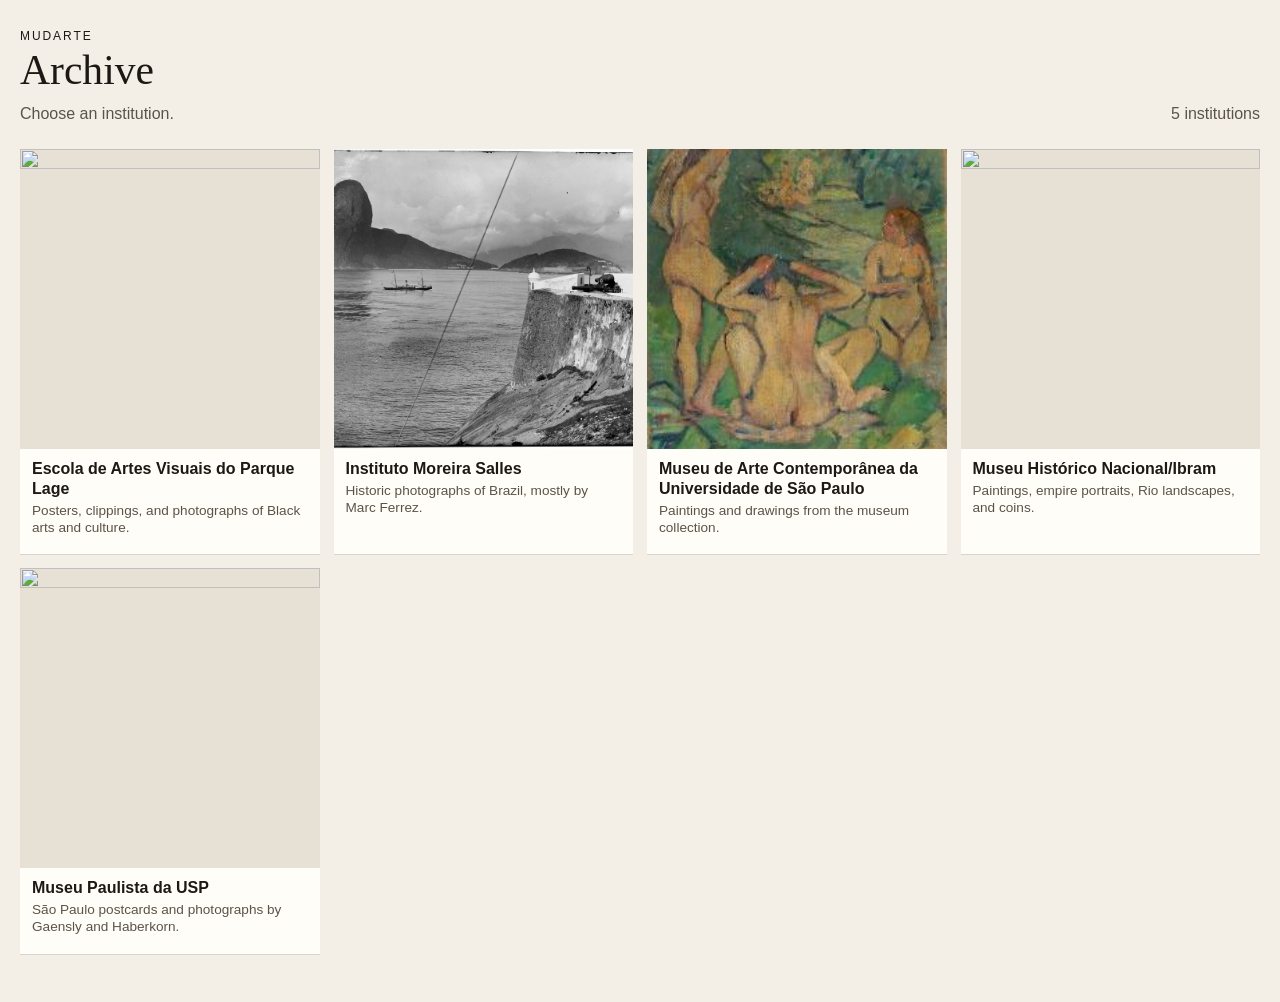
==== app/index.html @ 696fa2e6 "Group the collections so the archive opens by institution, and add a page for viewing and remixing o" ====
<!DOCTYPE html>
<html lang="en">
<head>
  <meta charset="utf-8">
  <meta name="viewport" content="width=device-width, initial-scale=1">
  <title>Mudarte</title>
  <link rel="stylesheet" href="styles.css">
</head>
<body>
  <div id="grid-view">
    <header class="top">
      <div class="heading-block">
        <button type="button" id="archive-back" class="back" hidden>Back</button>
        <div>
          <p class="mark">Mudarte</p>
          <h1 id="heading">Archive</h1>
          <p id="lede" class="lede">Choose an institution.</p>
        </div>
      </div>
      <p id="count" class="count"></p>
    </header>
    <main id="grid" class="grid"></main>
  </div>

  <section id="studio-view" hidden aria-labelledby="meta-name">
    <header class="studio-bar">
      <button type="button" id="back" class="back">Back</button>
      <div class="meta">
        <p id="meta-name" class="name"></p>
        <p id="meta-institution"></p>
        <p id="meta-license" class="license"></p>
      </div>
      <div class="bar-actions">
        <button type="button" id="hide" aria-pressed="false">Hide remix</button>
        <button type="button" id="download" class="primary" disabled>Download</button>
      </div>
    </header>
    <div id="stage" class="stage">
      <p id="loading" class="loading" hidden>Loading picture…</p>
      <div class="frame">
        <canvas id="base"></canvas>
        <canvas id="draw" aria-label="Drawing layer"></canvas>
      </div>
    </div>
    <footer class="tools">
      <div id="colors" class="colors" role="group" aria-label="Ink color"></div>
      <label class="size" for="size">Size <input id="size" type="range" min="2" max="48" value="8"></label>
      <button type="button" id="eraser" aria-pressed="false">Eraser</button>
      <button type="button" id="discard">Discard remix</button>
    </footer>
  </section>

  <p id="notice" class="notice" hidden></p>
  <script src="catalog.js"></script>
  <script src="app.js"></script>
</body>
</html>
---- app/styles.css ----
:root {
  color: #1c1915;
  background: #f3efe6;
  font-family: "Segoe UI", sans-serif;
  line-height: 1.4;
}

* { box-sizing: border-box; }

html, body { margin: 0; }

button, input { font: inherit; color: inherit; }

button {
  background: #fffdf8;
  border: 1px solid #d9d0c3;
  padding: 8px 12px;
  cursor: pointer;
}

button:hover { border-color: #1c1915; }

button:focus-visible,
.card:focus-visible {
  outline: 2px solid #9c2f2f;
  outline-offset: 2px;
}

button:disabled { cursor: default; opacity: 0.45; }

#grid-view { min-height: 100vh; }

.top {
  display: flex;
  justify-content: space-between;
  align-items: flex-end;
  gap: 16px;
  padding: 28px 20px 8px;
}

.heading-block {
  display: flex;
  align-items: flex-start;
  gap: 16px;
}

.mark {
  margin: 0;
  font-size: 0.75rem;
  letter-spacing: 0.16em;
  text-transform: uppercase;
}

h1 {
  margin: 2px 0 0;
  font-family: Palatino, "Palatino Linotype", Georgia, serif;
  font-size: 2.6rem;
  font-weight: 500;
  line-height: 1.15;
}

.lede, .count { margin: 8px 0 0; color: #5c5348; }

.grid {
  display: grid;
  grid-template-columns: repeat(auto-fill, minmax(180px, 1fr));
  gap: 14px;
  padding: 16px 20px 48px;
}

.grid.institutions {
  grid-template-columns: repeat(auto-fill, minmax(240px, 1fr));
}

.card {
  display: flex;
  flex-direction: column;
  padding: 0 0 10px;
  background: #fffdf8;
  border: 0;
  box-shadow: 0 1px 0 rgba(28, 25, 21, 0.12);
  text-align: left;
  cursor: pointer;
}

.card img {
  display: block;
  width: 100%;
  aspect-ratio: 1;
  object-fit: cover;
  background: #e7e0d4;
}

.grid:not(.institutions) .card { padding-bottom: 0; }

.card strong,
.card span {
  padding: 10px 12px 0;
  font-size: 1rem;
  line-height: 1.25;
}

.card span {
  padding-top: 4px;
  padding-bottom: 8px;
  color: #5c5348;
  font-size: 0.85rem;
}

#studio-view {
  height: 100vh;
  display: flex;
  flex-direction: column;
  background: #efeae1;
}

#studio-view[hidden],
#grid-view[hidden],
[hidden] { display: none !important; }

.studio-bar {
  display: grid;
  grid-template-columns: auto minmax(0, 1fr) auto;
  gap: 16px;
  align-items: center;
  padding: 12px 16px;
  background: #fffdf8;
  border-bottom: 1px solid #e2d9cc;
}

.back, .primary {
  background: #1c1915;
  color: #f3efe6;
  border-color: #1c1915;
  font-weight: 650;
}

.back { min-width: 88px; padding: 10px 16px; }

.meta p { margin: 0; }

.name {
  font-weight: 650;
  overflow-wrap: anywhere;
}

.license { color: #5c5348; font-size: 0.85rem; }

.bar-actions, .tools {
  display: flex;
  flex-wrap: wrap;
  gap: 8px;
  align-items: center;
}

.stage {
  position: relative;
  flex: 1;
  min-height: 0;
  display: flex;
  align-items: center;
  justify-content: center;
  padding: 16px;
}

.frame {
  position: relative;
  line-height: 0;
}

#base {
  display: block;
  background: #fff;
  box-shadow: 0 10px 28px rgba(28, 25, 21, 0.14);
}

#draw {
  position: absolute;
  left: 0;
  top: 0;
  cursor: crosshair;
  touch-action: none;
}

#draw.is-hidden { visibility: hidden; }

.loading {
  position: absolute;
  inset: 0;
  display: flex;
  align-items: center;
  justify-content: center;
  margin: 0;
  color: #5c5348;
}

.tools {
  padding: 10px 16px 14px;
  background: #fffdf8;
  border-top: 1px solid #e2d9cc;
}

.colors { display: flex; gap: 6px; }

.swatch {
  width: 28px;
  height: 28px;
  padding: 0;
  border-radius: 50%;
  border: 1px solid rgba(28, 25, 21, 0.4);
}

.swatch[aria-pressed="true"],
#eraser[aria-pressed="true"],
#hide[aria-pressed="true"] {
  outline: 2px solid #1c1915;
  outline-offset: 2px;
}

.size { display: flex; align-items: center; gap: 8px; }

.notice {
  margin: 0;
  padding: 24px 20px;
}

@media (max-width: 720px) {
  .studio-bar { grid-template-columns: 1fr auto; }
  .meta { grid-column: 1 / -1; }
  h1 { font-size: 2rem; }
  .top { align-items: flex-start; flex-direction: column; }
}
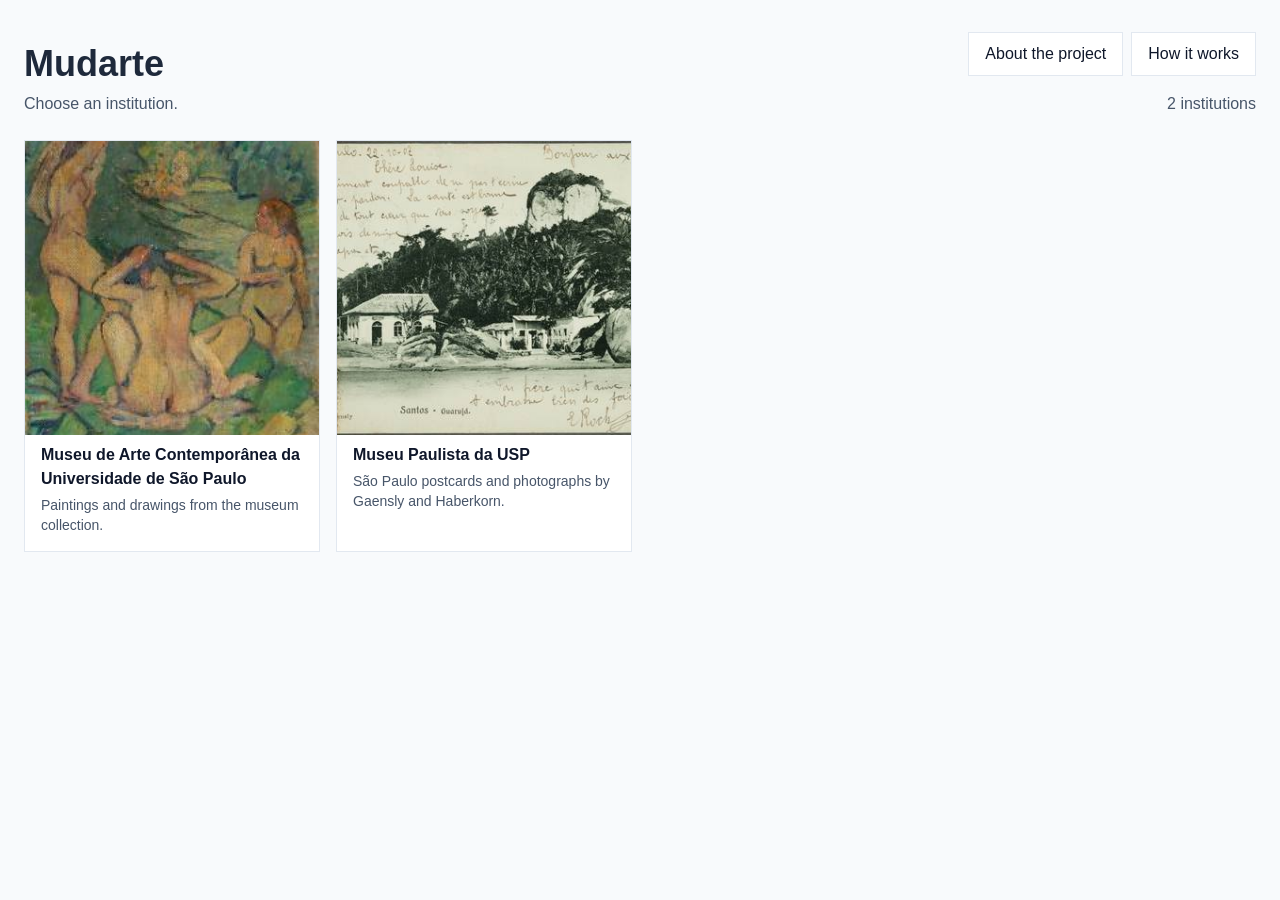
==== commit c5b7322d: "Publish the restyled page and the updated README." ====
--- a/app/index.html
+++ b/app/index.html
@@ -12,12 +12,18 @@
       <div class="heading-block">
         <button type="button" id="archive-back" class="back" hidden>Back</button>
         <div>
-          <p class="mark">Mudarte</p>
-          <h1 id="heading">Archive</h1>
+          <h1 class="mark">Mudarte</h1>
+          <p id="heading" class="page-title" hidden></p>
           <p id="lede" class="lede">Choose an institution.</p>
         </div>
       </div>
-      <p id="count" class="count"></p>
+      <div class="header-side">
+        <div class="info-actions">
+          <button type="button" id="about-open">About the project</button>
+          <button type="button" id="how-open">How it works</button>
+        </div>
+        <p id="count" class="count"></p>
+      </div>
     </header>
     <main id="grid" class="grid"></main>
   </div>
@@ -44,13 +50,42 @@
     </div>
     <footer class="tools">
       <div id="colors" class="colors" role="group" aria-label="Ink color"></div>
-      <label class="size" for="size">Size <input id="size" type="range" min="2" max="48" value="8"></label>
+      <label class="size" for="size">Size
+        <select id="size">
+          <option value="2">2</option>
+          <option value="4">4</option>
+          <option value="8" selected>8</option>
+          <option value="12">12</option>
+          <option value="16">16</option>
+          <option value="24">24</option>
+          <option value="32">32</option>
+          <option value="48">48</option>
+        </select>
+      </label>
       <button type="button" id="eraser" aria-pressed="false">Eraser</button>
       <button type="button" id="discard">Discard remix</button>
     </footer>
   </section>
 
   <p id="notice" class="notice" hidden></p>
+
+  <dialog id="about-dialog">
+    <h2>About the project</h2>
+    <p>Mudarte is a light archive for looking through pictures from Brazilian cultural collections and remixing one picture at a time in the browser.</p>
+    <p>A remix stays in the browser and is not stored on a server.</p>
+    <button type="button" id="about-close">Close</button>
+  </dialog>
+
+  <dialog id="how-dialog">
+    <h2>How it works</h2>
+    <ul>
+      <li>Choose an institution, then a picture.</li>
+      <li>Draw, erase, and pick a size.</li>
+      <li>Hide, discard, or download the remix.</li>
+      <li>Back or Esc leaves the picture and drops the remix.</li>
+    </ul>
+    <button type="button" id="how-close">Close</button>
+  </dialog>
   <script src="catalog.js"></script>
   <script src="app.js"></script>
 </body>
--- a/app/styles.css
+++ b/app/styles.css
@@ -1,32 +1,78 @@
 :root {
-  color: #1c1915;
-  background: #f3efe6;
+  --bg: #f8fafc;
+  --surface: #ffffff;
+  --text: #0f172a;
+  --muted: #475569;
+  --border: #e2e8f0;
+  --brand: #1e293b;
+  --brand-soft: #f1f5f9;
+  --accent: #1d4ed8;
+  --accent-hover: #1e40af;
+  --accent-active: #1e3a8a;
+  --accent-text: #ffffff;
+  --focus: #1d4ed8;
+  --shadow: 0 8px 24px rgba(15, 23, 42, 0.12);
+  color: var(--text);
+  background: var(--bg);
+  color-scheme: light;
   font-family: "Segoe UI", sans-serif;
-  line-height: 1.4;
+  font-size: 16px;
+  line-height: 1.5;
+}
+
+@media (prefers-color-scheme: dark) {
+  :root {
+    --bg: #020617;
+    --surface: #0f172a;
+    --text: #f1f5f9;
+    --muted: #94a3b8;
+    --border: #1e293b;
+    --brand: #e2e8f0;
+    --brand-soft: #1e293b;
+    --accent: #2563eb;
+    --accent-hover: #1d4ed8;
+    --accent-active: #1e40af;
+    --accent-text: #ffffff;
+    --focus: #60a5fa;
+    --shadow: 0 8px 24px rgba(2, 6, 23, 0.45);
+    color-scheme: dark;
+  }
 }
 
 * { box-sizing: border-box; }
 
 html, body { margin: 0; }
 
-button, input { font: inherit; color: inherit; }
+button, input, select { font: inherit; color: inherit; }
+
+button, select, .card {
+  transition: background-color 180ms ease-out, border-color 180ms ease-out, color 180ms ease-out, transform 180ms ease-out;
+}
 
 button {
-  background: #fffdf8;
-  border: 1px solid #d9d0c3;
-  padding: 8px 12px;
+  min-height: 44px;
+  background: var(--surface);
+  border: 1px solid var(--border);
+  padding: 8px 16px;
   cursor: pointer;
 }
 
-button:hover { border-color: #1c1915; }
+button:hover { background: var(--brand-soft); border-color: var(--brand); }
+
+button:active { background: var(--border); transform: scale(0.98); }
 
 button:focus-visible,
+select:focus-visible,
 .card:focus-visible {
-  outline: 2px solid #9c2f2f;
+  outline: 2px solid var(--focus);
   outline-offset: 2px;
 }
 
-button:disabled { cursor: default; opacity: 0.45; }
+button:disabled {
+  cursor: not-allowed;
+  opacity: 0.45;
+  transform: none;
+}
 
 #grid-view { min-height: 100vh; }
 
@@ -35,7 +81,7 @@
   justify-content: space-between;
   align-items: flex-end;
   gap: 16px;
-  padding: 28px 20px 8px;
+  padding: 32px 24px 8px;
 }
 
 .heading-block {
@@ -46,26 +92,36 @@
 
 .mark {
   margin: 0;
-  font-size: 0.75rem;
-  letter-spacing: 0.16em;
-  text-transform: uppercase;
-}
-
-h1 {
-  margin: 2px 0 0;
-  font-family: Palatino, "Palatino Linotype", Georgia, serif;
-  font-size: 2.6rem;
-  font-weight: 500;
-  line-height: 1.15;
-}
-
-.lede, .count { margin: 8px 0 0; color: #5c5348; }
+  color: var(--brand);
+  font-size: 36px;
+  font-weight: 600;
+  line-height: 40px;
+}
+
+.page-title {
+  margin: 8px 0 0;
+  color: var(--brand);
+  font-size: 24px;
+  font-weight: 600;
+  line-height: 32px;
+}
+
+.header-side {
+  display: flex;
+  flex-direction: column;
+  align-items: flex-end;
+  gap: 8px;
+}
+
+.info-actions { display: flex; flex-wrap: wrap; gap: 8px; justify-content: flex-end; }
+
+.lede, .count { margin: 8px 0 0; color: var(--muted); }
 
 .grid {
   display: grid;
   grid-template-columns: repeat(auto-fill, minmax(180px, 1fr));
-  gap: 14px;
-  padding: 16px 20px 48px;
+  gap: 16px;
+  padding: 16px 24px 48px;
 }
 
 .grid.institutions {
@@ -75,43 +131,48 @@
 .card {
   display: flex;
   flex-direction: column;
-  padding: 0 0 10px;
-  background: #fffdf8;
-  border: 0;
-  box-shadow: 0 1px 0 rgba(28, 25, 21, 0.12);
+  min-height: 44px;
+  padding: 0 0 8px;
+  background: var(--surface);
+  border: 1px solid var(--border);
   text-align: left;
   cursor: pointer;
 }
+
+.card:hover { border-color: var(--brand); }
+
+.card:active { transform: scale(0.98); }
 
 .card img {
   display: block;
   width: 100%;
   aspect-ratio: 1;
   object-fit: cover;
-  background: #e7e0d4;
+  background: var(--brand-soft);
 }
 
 .grid:not(.institutions) .card { padding-bottom: 0; }
 
 .card strong,
 .card span {
-  padding: 10px 12px 0;
-  font-size: 1rem;
-  line-height: 1.25;
+  padding: 8px 16px 0;
+  font-size: 16px;
+  line-height: 24px;
 }
 
 .card span {
   padding-top: 4px;
   padding-bottom: 8px;
-  color: #5c5348;
-  font-size: 0.85rem;
+  color: var(--muted);
+  font-size: 14px;
+  line-height: 20px;
 }
 
 #studio-view {
   height: 100vh;
   display: flex;
   flex-direction: column;
-  background: #efeae1;
+  background: var(--bg);
 }
 
 #studio-view[hidden],
@@ -123,28 +184,40 @@
   grid-template-columns: auto minmax(0, 1fr) auto;
   gap: 16px;
   align-items: center;
-  padding: 12px 16px;
-  background: #fffdf8;
-  border-bottom: 1px solid #e2d9cc;
+  padding: 16px 24px;
+  background: var(--surface);
+  border-bottom: 1px solid var(--border);
 }
 
 .back, .primary {
-  background: #1c1915;
-  color: #f3efe6;
-  border-color: #1c1915;
-  font-weight: 650;
-}
-
-.back { min-width: 88px; padding: 10px 16px; }
+  background: var(--accent);
+  color: var(--accent-text);
+  border-color: var(--accent);
+  font-weight: 600;
+}
+
+.back:hover, .primary:hover {
+  background: var(--accent-hover);
+  border-color: var(--accent-hover);
+  color: var(--accent-text);
+}
+
+.back:active, .primary:active {
+  background: var(--accent-active);
+  border-color: var(--accent-active);
+  color: var(--accent-text);
+}
+
+.back { min-width: 88px; }
 
 .meta p { margin: 0; }
 
 .name {
-  font-weight: 650;
+  font-weight: 600;
   overflow-wrap: anywhere;
 }
 
-.license { color: #5c5348; font-size: 0.85rem; }
+.license { color: var(--muted); font-size: 14px; line-height: 20px; }
 
 .bar-actions, .tools {
   display: flex;
@@ -170,8 +243,8 @@
 
 #base {
   display: block;
-  background: #fff;
-  box-shadow: 0 10px 28px rgba(28, 25, 21, 0.14);
+  background: #ffffff;
+  box-shadow: var(--shadow);
 }
 
 #draw {
@@ -191,42 +264,80 @@
   align-items: center;
   justify-content: center;
   margin: 0;
-  color: #5c5348;
+  color: var(--muted);
 }
 
 .tools {
-  padding: 10px 16px 14px;
-  background: #fffdf8;
-  border-top: 1px solid #e2d9cc;
-}
-
-.colors { display: flex; gap: 6px; }
+  padding: 16px 24px;
+  background: var(--surface);
+  border-top: 1px solid var(--border);
+}
+
+.colors { display: flex; gap: 8px; }
 
 .swatch {
-  width: 28px;
-  height: 28px;
+  width: 44px;
+  height: 44px;
   padding: 0;
   border-radius: 50%;
-  border: 1px solid rgba(28, 25, 21, 0.4);
+  border: 1px solid var(--border);
 }
 
 .swatch[aria-pressed="true"],
 #eraser[aria-pressed="true"],
 #hide[aria-pressed="true"] {
-  outline: 2px solid #1c1915;
+  outline: 2px solid var(--focus);
   outline-offset: 2px;
 }
 
 .size { display: flex; align-items: center; gap: 8px; }
+
+.size select {
+  min-height: 44px;
+  background: var(--surface);
+  border: 1px solid var(--border);
+  padding: 8px 16px;
+}
+
+dialog {
+  max-width: 36rem;
+  border: 1px solid var(--border);
+  background: var(--surface);
+  color: var(--text);
+  padding: 24px;
+}
+
+dialog::backdrop { background: rgba(2, 6, 23, 0.45); }
+
+dialog h2 {
+  margin: 0 0 16px;
+  color: var(--brand);
+  font-size: 24px;
+  font-weight: 600;
+  line-height: 32px;
+}
+
+dialog p,
+dialog li { margin: 0 0 16px; }
+
+dialog ul { margin: 0 0 16px; padding-left: 24px; }
+
+dialog button { margin-top: 8px; }
 
 .notice {
   margin: 0;
-  padding: 24px 20px;
+  padding: 24px;
 }
 
 @media (max-width: 720px) {
   .studio-bar { grid-template-columns: 1fr auto; }
   .meta { grid-column: 1 / -1; }
-  h1 { font-size: 2rem; }
+  .mark { font-size: 30px; line-height: 36px; }
   .top { align-items: flex-start; flex-direction: column; }
-}
+  .header-side, .info-actions { align-items: flex-start; justify-content: flex-start; }
+}
+
+@media (prefers-reduced-motion: reduce) {
+  button, select, .card { transition: none; }
+  button:active, .card:active { transform: none; }
+}
